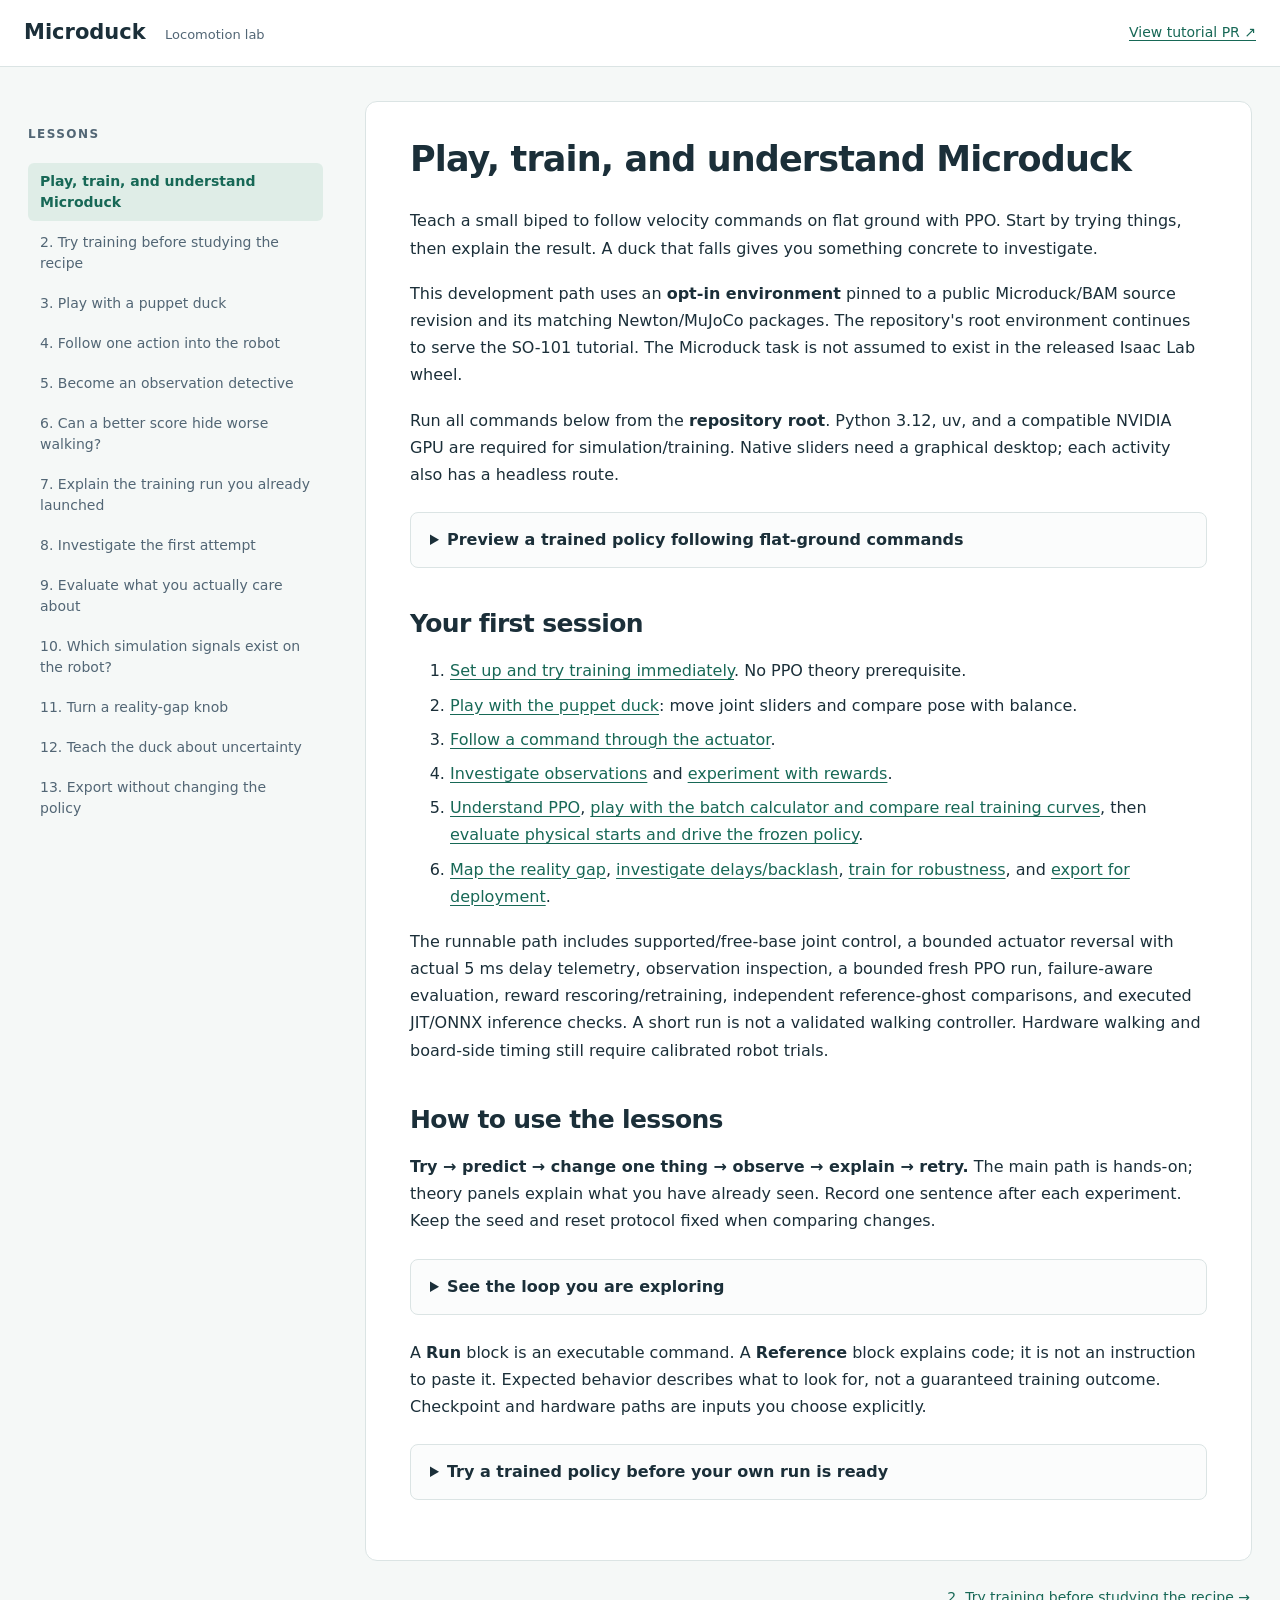
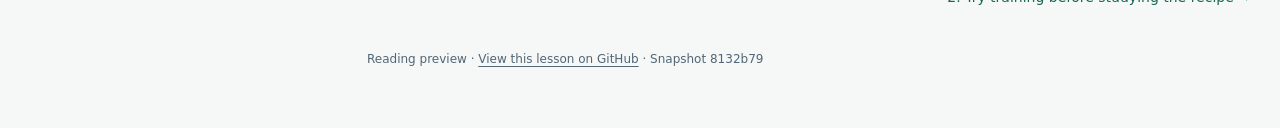
==== index.html @ 29163bb7 "Publish the Microduck PPO tutorial reading preview" ====
<!doctype html>
<html lang="en"><head><meta charset="utf-8"><meta name="viewport" content="width=device-width,initial-scale=1">
<title>Play, train, and understand Microduck · Microduck locomotion</title><meta name="description" content="A hands-on tutorial for flat-ground PPO locomotion, Sim2Real and ONNX deployment with Microduck.">
<link rel="stylesheet" href="assets/site.css"><script defer src="assets/mermaid.min.js"></script><script defer src="assets/site.js"></script></head>
<body><header><a class="brand" href="index.html">Microduck <span>Locomotion lab</span></a><a class="source" href="https://github.com/isaac-sim/IsaacLabTutorial/pull/28">View tutorial PR ↗</a></header>
<div class="layout"><aside><details class="navigation" open><summary>Lessons</summary><nav aria-label="Lessons"><a href="index.html" aria-current="page">Play, train, and understand Microduck</a><a href="02-first-training.html">2. Try training before studying the recipe</a><a href="03-puppet.html">3. Play with a puppet duck</a><a href="04-actions.html">4. Follow one action into the robot</a><a href="05-observations.html">5. Become an observation detective</a><a href="06-rewards.html">6. Can a better score hide worse walking?</a><a href="07-ppo.html">7. Explain the training run you already launched</a><a href="08-training.html">8. Investigate the first attempt</a><a href="09-evaluation.html">9. Evaluate what you actually care about</a><a href="10-reality-gap.html">10. Which simulation signals exist on the robot?</a><a href="11-effects.html">11. Turn a reality-gap knob</a><a href="12-robustness.html">12. Teach the duck about uncertainty</a><a href="13-deployment.html">13. Export without changing the policy</a></nav></details></aside>
<main id="main"><article><h1 id="play-train-and-understand-microduck">Play, train, and understand Microduck<a class="headerlink" href="#play-train-and-understand-microduck" title="Permanent link">¶</a></h1>
<p>Teach a small biped to follow velocity commands on flat ground with PPO. Start by trying things, then explain the result. A duck that falls gives you something concrete to investigate.</p>
<p>This development path uses an <strong>opt-in environment</strong> pinned to a public Microduck/BAM source revision and its matching Newton/MuJoCo packages. The repository's root environment continues to serve the SO-101 tutorial. The Microduck task is not assumed to exist in the released Isaac Lab wheel.</p>
<p>Run all commands below from the <strong>repository root</strong>. Python 3.12, uv, and a compatible NVIDIA GPU are required for simulation/training. Native sliders need a graphical desktop; each activity also has a headless route.</p>
<details>
<summary>Preview a trained policy following flat-ground commands</summary>
<p><img alt="An actual frozen PPO policy follows the lateral command at 14 seconds on flat ground; its recorded command, measured velocity, checkpoint progress and world-space path remain visible" src="media/flat-walking-overview.jpg" /></p>
<p><a href="https://github.com/AntoineRichard/IsaacLabTutorial/releases/download/microduck-tutorial-media-3463b86/flat-walking-overview.mp4">Watch the native movie</a>.</p>
<p>This is the longer seed-42 policy after 98,304,000 transitions, independently evaluated from <code>balance-starts-v1</code>, physical-start seed 0. The recorded 20-second protocol covers standing, forward, backward, lateral and turning commands. Its overlays use the actual recorded heading-frame forward/left velocities and world-Z yaw rate; the fixed camera preserves the whole world path.</p>
<p>This policy passed the response criteria on this start. It is separate from the short first attempt you will train next, and one movie does not establish robustness. Later, <a href="09-evaluation.html">drive a frozen policy yourself</a> with bounded command sliders.</p>
</details>
<h2 id="your-first-session">Your first session<a class="headerlink" href="#your-first-session" title="Permanent link">¶</a></h2>
<ol>
<li><a href="02-first-training.html">Set up and try training immediately</a>. No PPO theory prerequisite.</li>
<li><a href="03-puppet.html">Play with the puppet duck</a>: move joint sliders and compare pose with balance.</li>
<li><a href="04-actions.html">Follow a command through the actuator</a>.</li>
<li><a href="05-observations.html">Investigate observations</a> and <a href="06-rewards.html">experiment with rewards</a>.</li>
<li><a href="07-ppo.html">Understand PPO</a>, <a href="08-training.html">play with the batch calculator and compare real training curves</a>, then <a href="09-evaluation.html">evaluate physical starts and drive the frozen policy</a>.</li>
<li><a href="10-reality-gap.html">Map the reality gap</a>, <a href="11-effects.html">investigate delays/backlash</a>, <a href="12-robustness.html">train for robustness</a>, and <a href="13-deployment.html">export for deployment</a>.</li>
</ol>
<p>The runnable path includes supported/free-base joint control, a bounded actuator reversal with actual 5 ms delay telemetry, observation inspection, a bounded fresh PPO run, failure-aware evaluation, reward rescoring/retraining, independent reference-ghost comparisons, and executed JIT/ONNX inference checks. A short run is not a validated walking controller. Hardware walking and board-side timing still require calibrated robot trials.</p>
<h2 id="how-to-use-the-lessons">How to use the lessons<a class="headerlink" href="#how-to-use-the-lessons" title="Permanent link">¶</a></h2>
<p><strong>Try → predict → change one thing → observe → explain → retry.</strong> The main path is hands-on; theory panels explain what you have already seen. Record one sentence after each experiment. Keep the seed and reset protocol fixed when comparing changes.</p>
<details>
<summary>See the loop you are exploring</summary>
<pre class="mermaid">flowchart LR
    Physics[Physical state in simulation] --&gt; Obs[Assemble actor observations]
    Obs --&gt; Actor[Actor: choose action]
    Actor --&gt; Map[Action mapping and actuator]
    Map --&gt; Physics
    Physics --&gt; Reward[Training only: rewards and episode endings]
    Physics --&gt; Critic[Training only: critic observations]
    Reward --&gt; PPO[PPO rollout and updates]
    Critic --&gt; PPO
    PPO -. updates weights .-&gt; Actor</pre>
<p>The frozen policy workshop keeps the observation/action/physics loop running. Learning additionally collects a rollout and updates weights; display sliders and ghost playback do not perform those updates.</p>
</details>
<p>A <strong>Run</strong> block is an executable command. A <strong>Reference</strong> block explains code; it is not an instruction to paste it. Expected behavior describes what to look for, not a guaranteed training outcome. Checkpoint and hardware paths are inputs you choose explicitly.</p>
<details>
<summary>Try a trained policy before your own run is ready</summary>
<p>An optional <a href="https://github.com/AntoineRichard/IsaacLabTutorial/releases/download/microduck-tutorial-media-3463b86/ppo-reference-policies.tar.gz">PPO policy bundle</a> contains nominal and delay-trained policies with their saved parameters. Each used 4,096 environments, 24 rollout steps and 1,000 iterations: 98,304,000 transitions. These are separate longer runs from the first-attempt exercise.</p>
<p>Download and unpack the archive from the repository root:</p>
<div class="codehilite"><pre><span></span><code>mkdir<span class="w"> </span>-p<span class="w"> </span>outputs/reference-policies
curl<span class="w"> </span>--fail<span class="w"> </span>--location<span class="w"> </span>https://github.com/AntoineRichard/IsaacLabTutorial/releases/download/microduck-tutorial-media-3463b86/ppo-reference-policies.tar.gz<span class="w"> </span>-o<span class="w"> </span>outputs/ppo-reference-policies.tar.gz
<span class="nb">printf</span><span class="w"> </span><span class="s1">'%s  %s\n'</span><span class="w"> </span>454a6ed1446a46cda3b8e3acfc2922477c08801aded9aef4f3e516fe1641794a<span class="w"> </span>outputs/ppo-reference-policies.tar.gz<span class="w"> </span><span class="p">|</span><span class="w"> </span>sha256sum<span class="w"> </span>--check
tar<span class="w"> </span>-xzf<span class="w"> </span>outputs/ppo-reference-policies.tar.gz<span class="w"> </span>-C<span class="w"> </span>outputs/reference-policies
uv<span class="w"> </span>run<span class="w"> </span>--project<span class="w"> </span>environments/locomotion<span class="w"> </span>python<span class="w"> </span>scripts/locomotion/playground.py<span class="w"> </span>--mode<span class="w"> </span>policy<span class="w"> </span>--checkpoint<span class="w"> </span>outputs/reference-policies/nominal/model_999.pt
</code></pre></div>

<p>Add <code>--headless --scripted --steps 500</code> without a desktop. Keep the model's adjacent <code>run.json</code> and <code>params/</code> files. The delay-trained model requires <code>--training-profile delay</code> in the evaluator and effects workshop. Neither is a validated hardware controller.</p>
</details></article><nav class="pagination" aria-label="Previous and next lesson"><span></span><a href="02-first-training.html">2. Try training before studying the recipe →</a></nav>
<footer>Reading preview · <a href="https://github.com/AntoineRichard/IsaacLabTutorial/blob/8132b79d6c454fca1a0eaf7072b3da6fea6960f5/docs/locomotion/README.md">View this lesson on GitHub</a> · Snapshot 8132b79</footer></main></div></body></html>
---- assets/site.css ----
@import url('highlight.css');
:root{color-scheme:light;--ink:#1b2f39;--muted:#526675;--accent:#176856;--line:#dbe4e4;--paper:#fff;--canvas:#f5f8f7}*{box-sizing:border-box}html{scroll-behavior:smooth;scroll-padding-top:85px}body{margin:0;background:var(--canvas);color:var(--ink);font:16px/1.7 system-ui,-apple-system,BlinkMacSystemFont,"Segoe UI",sans-serif}a{color:var(--accent);text-underline-offset:3px}header{position:sticky;top:0;z-index:10;display:flex;align-items:center;justify-content:space-between;gap:15px;padding:15px max(24px,calc((100vw - 1400px)/2));background:var(--paper);border-bottom:1px solid var(--line)}.brand{font-size:21px;font-weight:750;white-space:nowrap;text-decoration:none;color:var(--ink)}.brand span{font-size:13px;font-weight:500;color:var(--muted);margin-left:12px}.source{font-size:14px;white-space:nowrap}.layout{max-width:1400px;margin:auto;display:grid;grid-template-columns:295px minmax(0,1fr);gap:42px;padding:34px 28px}aside{align-self:start;position:sticky;top:100px;max-height:calc(100vh - 125px);overflow:auto}aside details{border:0;background:none;padding:0}aside summary{font-size:12px;font-weight:750;text-transform:uppercase;letter-spacing:.12em;color:var(--muted);list-style:none;cursor:default}aside nav{display:grid;gap:3px;margin-top:14px}aside nav a{padding:8px 12px;font-size:14px;line-height:1.5;border-radius:6px;text-decoration:none;color:var(--muted)}aside nav a:hover{background:#eaf0ee;color:var(--ink)}aside nav a[aria-current]{background:#dfede7;color:var(--accent);font-weight:650}main{min-width:0;max-width:940px}article{background:var(--paper);padding:36px 44px;border:1px solid var(--line);border-radius:12px}h1,h2,h3{line-height:1.25;letter-spacing:-.025em;scroll-margin-top:95px}h1{font-size:35px;margin:0 0 26px}h2{font-size:25px;margin:40px 0 18px}h3{font-size:20px}p{margin:18px 0}li{margin:7px 0}img{display:block;max-width:100%;height:auto;margin:22px auto;border-radius:7px}table{display:block;overflow:auto;border-collapse:collapse;width:100%;font-size:14px;margin:24px 0}th,td{border:1px solid var(--line);padding:10px 13px;text-align:left;vertical-align:top}th{background:var(--canvas)}code{font:13px/1.65 ui-monospace,SFMono-Regular,Consolas,monospace;background:#edf2f1;border-radius:4px;padding:2px 5px;overflow-wrap:anywhere}pre{overflow:auto;margin:0;padding:20px;background:#f0f5f3;border:1px solid var(--line);border-radius:7px}pre code{background:none;padding:0;white-space:pre;overflow-wrap:normal}.codehilite{position:relative;margin:22px 0;background:transparent}.copy{position:absolute;top:7px;right:7px;background:var(--paper);color:var(--accent);border:1px solid var(--line);border-radius:5px;font:12px system-ui;padding:4px 8px;cursor:pointer}details{border:1px solid var(--line);border-radius:8px;padding:15px 19px;margin:24px 0;background:#fbfcfc}summary{font-weight:650;cursor:pointer;line-height:1.5}details[open]>summary{margin-bottom:20px}.mermaid{background:white;border:0;padding:12px 0}.mermaid svg{max-width:100%;height:auto;display:block;margin:auto}.headerlink{visibility:hidden;text-decoration:none;padding-left:8px;font-size:.75em;color:var(--muted)}h1:hover .headerlink,h2:hover .headerlink,h3:hover .headerlink{visibility:visible}.pagination{display:flex;justify-content:space-between;gap:24px;font-size:14px;margin:25px 2px}.pagination a{max-width:48%;text-decoration:none}footer{font-size:12px;color:var(--muted);padding:14px 2px 25px}footer a{color:var(--muted)}@media(max-width:1000px){.layout{grid-template-columns:235px minmax(0,1fr);gap:22px;padding:25px 20px}article{padding:30px}}@media(max-width:720px){header{padding:14px 18px}.brand span{display:none}.layout{display:block;padding:16px 12px}aside{position:static;max-height:none;margin:0 0 18px}aside details{background:white;border:1px solid var(--line);padding:12px 16px}aside summary{cursor:pointer;list-style:revert}aside nav{max-height:40vh;overflow:auto}article{padding:25px 20px}h1{font-size:29px}h2{font-size:23px}pre{padding:16px}.pagination{font-size:13px;gap:12px}.source{font-size:12px}}
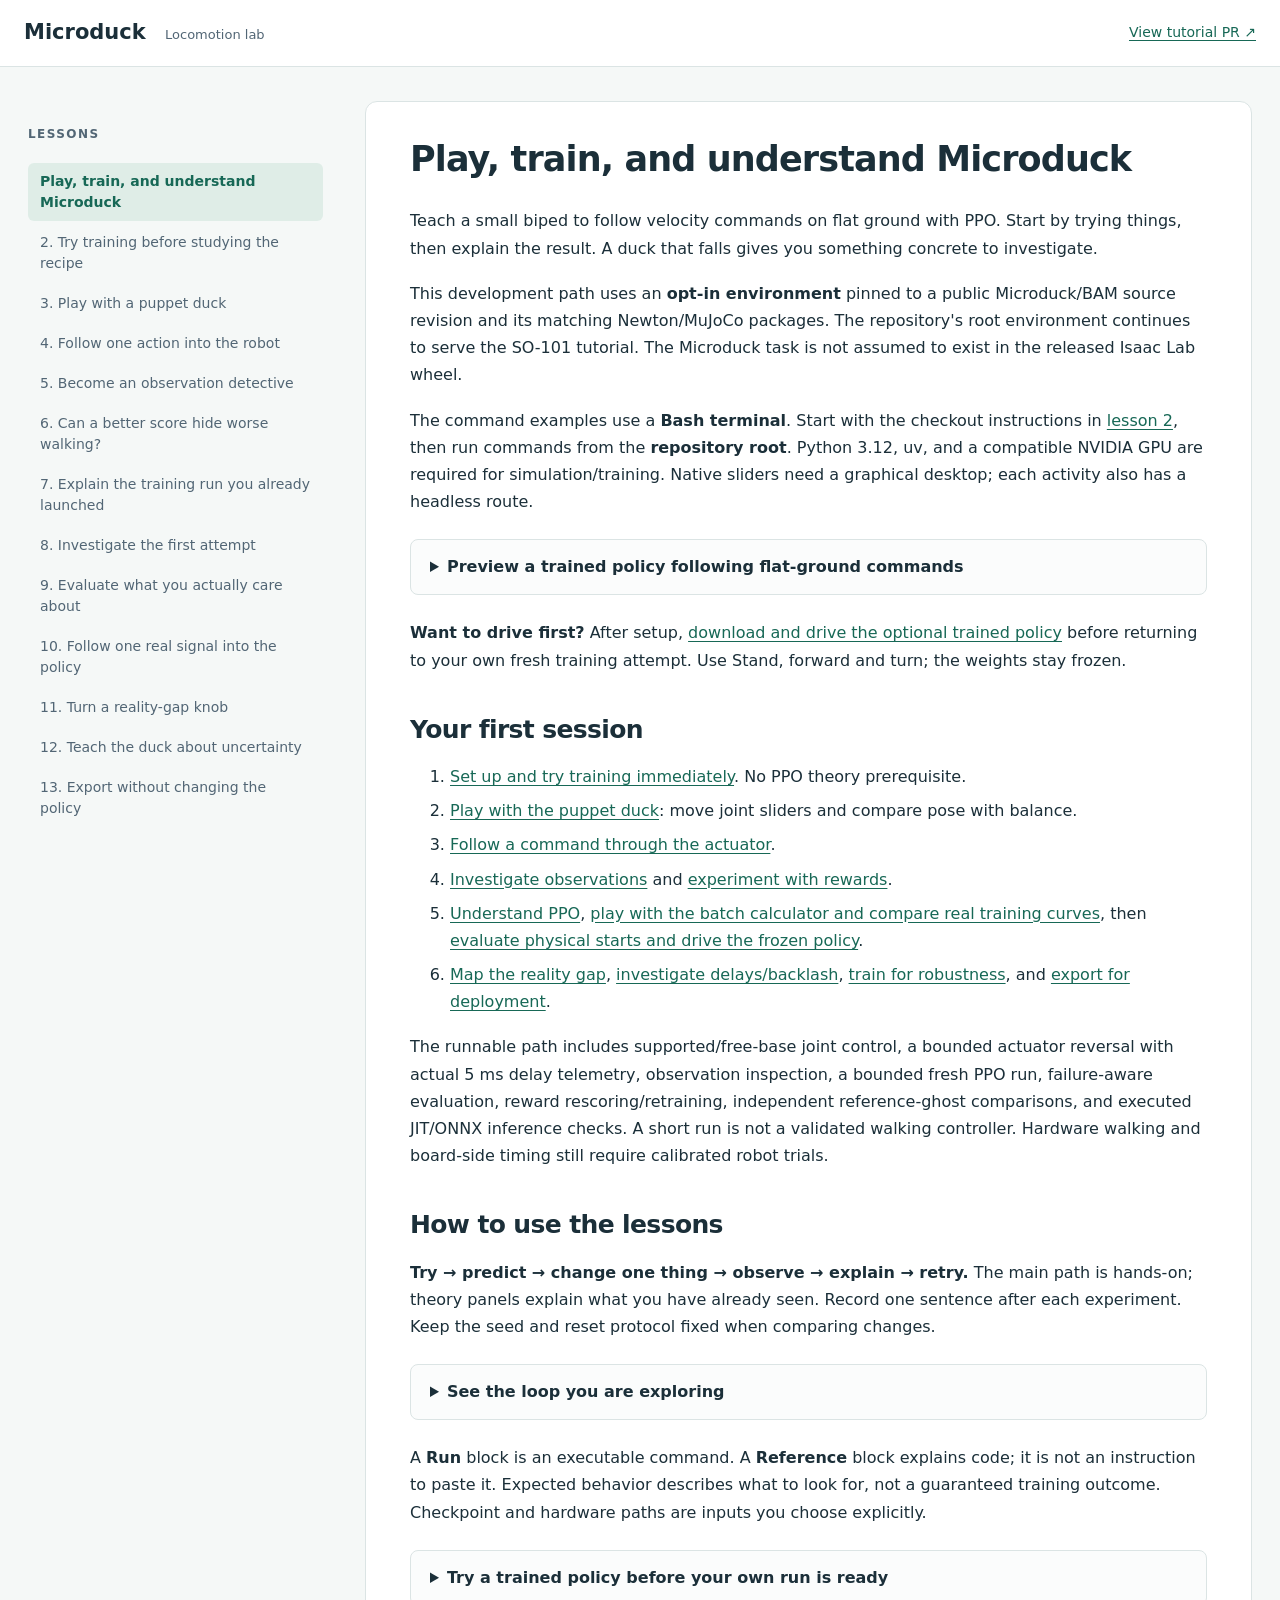
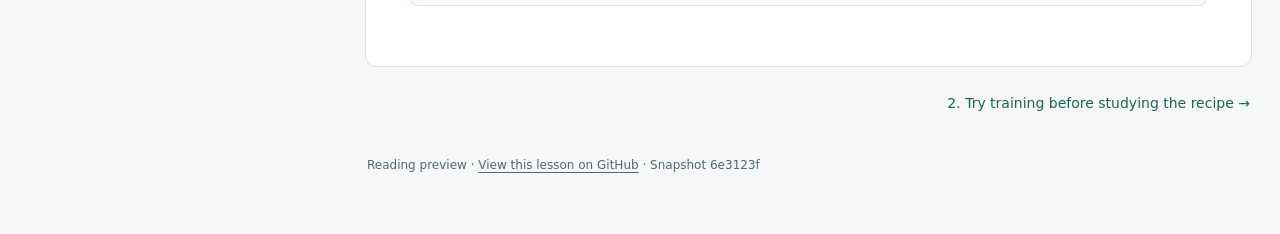
==== commit e4ff51d6: "Refresh the completed Microduck tutorial lessons" ====
--- a/index.html
+++ b/index.html
@@ -3,11 +3,11 @@
 <title>Play, train, and understand Microduck · Microduck locomotion</title><meta name="description" content="A hands-on tutorial for flat-ground PPO locomotion, Sim2Real and ONNX deployment with Microduck.">
 <link rel="stylesheet" href="assets/site.css"><script defer src="assets/mermaid.min.js"></script><script defer src="assets/site.js"></script></head>
 <body><header><a class="brand" href="index.html">Microduck <span>Locomotion lab</span></a><a class="source" href="https://github.com/isaac-sim/IsaacLabTutorial/pull/28">View tutorial PR ↗</a></header>
-<div class="layout"><aside><details class="navigation" open><summary>Lessons</summary><nav aria-label="Lessons"><a href="index.html" aria-current="page">Play, train, and understand Microduck</a><a href="02-first-training.html">2. Try training before studying the recipe</a><a href="03-puppet.html">3. Play with a puppet duck</a><a href="04-actions.html">4. Follow one action into the robot</a><a href="05-observations.html">5. Become an observation detective</a><a href="06-rewards.html">6. Can a better score hide worse walking?</a><a href="07-ppo.html">7. Explain the training run you already launched</a><a href="08-training.html">8. Investigate the first attempt</a><a href="09-evaluation.html">9. Evaluate what you actually care about</a><a href="10-reality-gap.html">10. Which simulation signals exist on the robot?</a><a href="11-effects.html">11. Turn a reality-gap knob</a><a href="12-robustness.html">12. Teach the duck about uncertainty</a><a href="13-deployment.html">13. Export without changing the policy</a></nav></details></aside>
+<div class="layout"><aside><details class="navigation" open><summary>Lessons</summary><nav aria-label="Lessons"><a href="index.html" aria-current="page">Play, train, and understand Microduck</a><a href="02-first-training.html">2. Try training before studying the recipe</a><a href="03-puppet.html">3. Play with a puppet duck</a><a href="04-actions.html">4. Follow one action into the robot</a><a href="05-observations.html">5. Become an observation detective</a><a href="06-rewards.html">6. Can a better score hide worse walking?</a><a href="07-ppo.html">7. Explain the training run you already launched</a><a href="08-training.html">8. Investigate the first attempt</a><a href="09-evaluation.html">9. Evaluate what you actually care about</a><a href="10-reality-gap.html">10. Follow one real signal into the policy</a><a href="11-effects.html">11. Turn a reality-gap knob</a><a href="12-robustness.html">12. Teach the duck about uncertainty</a><a href="13-deployment.html">13. Export without changing the policy</a></nav></details></aside>
 <main id="main"><article><h1 id="play-train-and-understand-microduck">Play, train, and understand Microduck<a class="headerlink" href="#play-train-and-understand-microduck" title="Permanent link">¶</a></h1>
 <p>Teach a small biped to follow velocity commands on flat ground with PPO. Start by trying things, then explain the result. A duck that falls gives you something concrete to investigate.</p>
 <p>This development path uses an <strong>opt-in environment</strong> pinned to a public Microduck/BAM source revision and its matching Newton/MuJoCo packages. The repository's root environment continues to serve the SO-101 tutorial. The Microduck task is not assumed to exist in the released Isaac Lab wheel.</p>
-<p>Run all commands below from the <strong>repository root</strong>. Python 3.12, uv, and a compatible NVIDIA GPU are required for simulation/training. Native sliders need a graphical desktop; each activity also has a headless route.</p>
+<p>The command examples use a <strong>Bash terminal</strong>. Start with the checkout instructions in <a href="02-first-training.html">lesson 2</a>, then run commands from the <strong>repository root</strong>. Python 3.12, uv, and a compatible NVIDIA GPU are required for simulation/training. Native sliders need a graphical desktop; each activity also has a headless route.</p>
 <details>
 <summary>Preview a trained policy following flat-ground commands</summary>
 <p><img alt="An actual frozen PPO policy follows the lateral command at 14 seconds on flat ground; its recorded command, measured velocity, checkpoint progress and world-space path remain visible" src="media/flat-walking-overview.jpg" /></p>
@@ -15,6 +15,7 @@
 <p>This is the longer seed-42 policy after 98,304,000 transitions, independently evaluated from <code>balance-starts-v1</code>, physical-start seed 0. The recorded 20-second protocol covers standing, forward, backward, lateral and turning commands. Its overlays use the actual recorded heading-frame forward/left velocities and world-Z yaw rate; the fixed camera preserves the whole world path.</p>
 <p>This policy passed the response criteria on this start. It is separate from the short first attempt you will train next, and one movie does not establish robustness. Later, <a href="09-evaluation.html">drive a frozen policy yourself</a> with bounded command sliders.</p>
 </details>
+<p><strong>Want to drive first?</strong> After setup, <a href="#try-a-trained-policy">download and drive the optional trained policy</a> before returning to your own fresh training attempt. Use Stand, forward and turn; the weights stay frozen.</p>
 <h2 id="your-first-session">Your first session<a class="headerlink" href="#your-first-session" title="Permanent link">¶</a></h2>
 <ol>
 <li><a href="02-first-training.html">Set up and try training immediately</a>. No PPO theory prerequisite.</li>
@@ -42,6 +43,7 @@
 <p>The frozen policy workshop keeps the observation/action/physics loop running. Learning additionally collects a rollout and updates weights; display sliders and ghost playback do not perform those updates.</p>
 </details>
 <p>A <strong>Run</strong> block is an executable command. A <strong>Reference</strong> block explains code; it is not an instruction to paste it. Expected behavior describes what to look for, not a guaranteed training outcome. Checkpoint and hardware paths are inputs you choose explicitly.</p>
+<p><a id="try-a-trained-policy"></a></p>
 <details>
 <summary>Try a trained policy before your own run is ready</summary>
 <p>An optional <a href="https://github.com/AntoineRichard/IsaacLabTutorial/releases/download/microduck-tutorial-media-3463b86/ppo-reference-policies.tar.gz">PPO policy bundle</a> contains nominal and delay-trained policies with their saved parameters. Each used 4,096 environments, 24 rollout steps and 1,000 iterations: 98,304,000 transitions. These are separate longer runs from the first-attempt exercise.</p>
@@ -53,6 +55,7 @@
 uv<span class="w"> </span>run<span class="w"> </span>--project<span class="w"> </span>environments/locomotion<span class="w"> </span>python<span class="w"> </span>scripts/locomotion/playground.py<span class="w"> </span>--mode<span class="w"> </span>policy<span class="w"> </span>--checkpoint<span class="w"> </span>outputs/reference-policies/nominal/model_999.pt
 </code></pre></div>
 
+<p>For later lessons, set <code>export DUCK_WALK_CHECKPOINT=outputs/reference-policies/nominal/model_999.pt</code>. This supplied model remains separate from <code>DUCK_FIRST_CHECKPOINT</code>, the fresh policy you train in lesson 2.</p>
 <p>Add <code>--headless --scripted --steps 500</code> without a desktop. Keep the model's adjacent <code>run.json</code> and <code>params/</code> files. The delay-trained model requires <code>--training-profile delay</code> in the evaluator and effects workshop. Neither is a validated hardware controller.</p>
 </details></article><nav class="pagination" aria-label="Previous and next lesson"><span></span><a href="02-first-training.html">2. Try training before studying the recipe →</a></nav>
-<footer>Reading preview · <a href="https://github.com/AntoineRichard/IsaacLabTutorial/blob/8132b79d6c454fca1a0eaf7072b3da6fea6960f5/docs/locomotion/README.md">View this lesson on GitHub</a> · Snapshot 8132b79</footer></main></div></body></html>+<footer>Reading preview · <a href="https://github.com/AntoineRichard/IsaacLabTutorial/blob/6e3123f088079fce3b585c7362bbf7487b7ed733/docs/locomotion/README.md">View this lesson on GitHub</a> · Snapshot 6e3123f</footer></main></div></body></html>
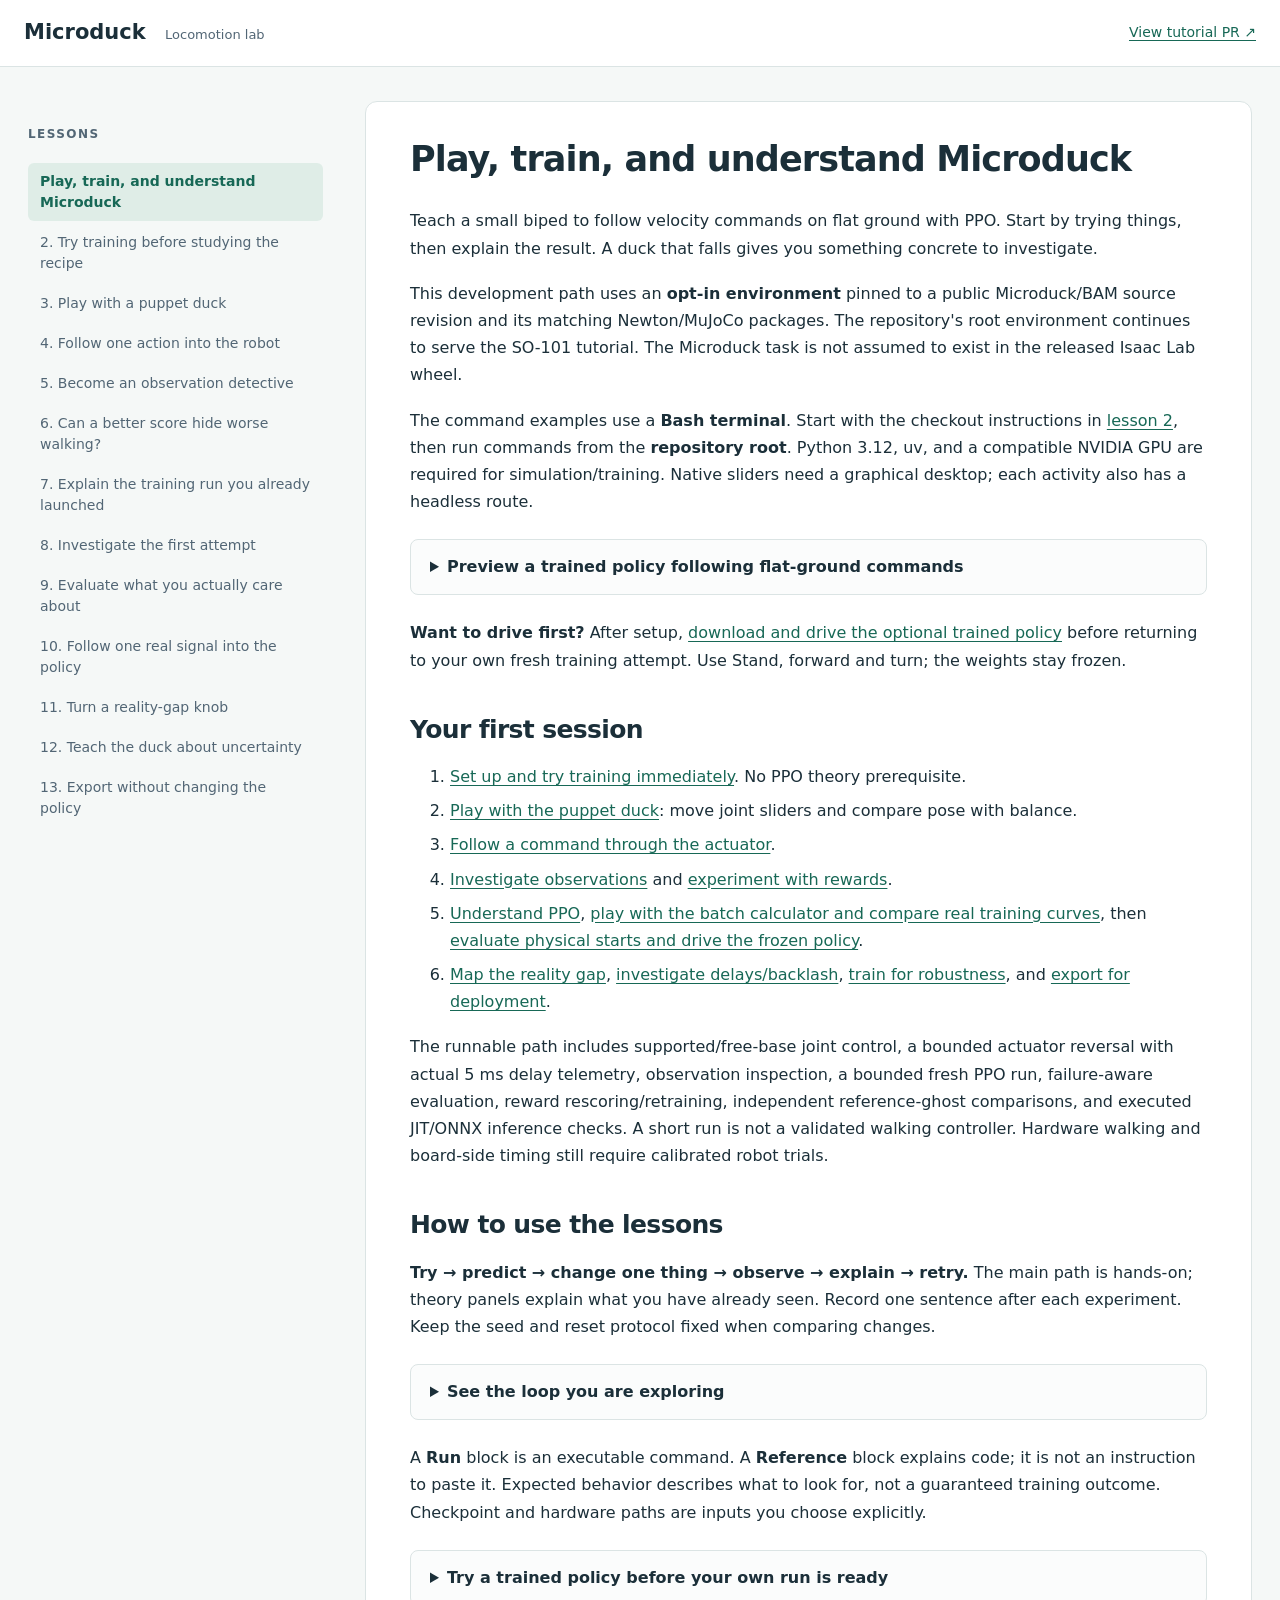
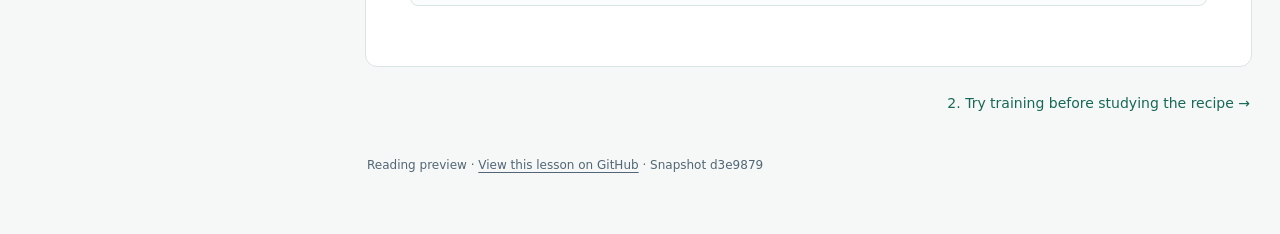
==== commit 890aca3f: "Link the final robustness exercise snapshot" ====
--- a/index.html
+++ b/index.html
@@ -58,4 +58,4 @@
 <p>For later lessons, set <code>export DUCK_WALK_CHECKPOINT=outputs/reference-policies/nominal/model_999.pt</code>. This supplied model remains separate from <code>DUCK_FIRST_CHECKPOINT</code>, the fresh policy you train in lesson 2.</p>
 <p>Add <code>--headless --scripted --steps 500</code> without a desktop. Keep the model's adjacent <code>run.json</code> and <code>params/</code> files. The delay-trained model requires <code>--training-profile delay</code> in the evaluator and effects workshop. Neither is a validated hardware controller.</p>
 </details></article><nav class="pagination" aria-label="Previous and next lesson"><span></span><a href="02-first-training.html">2. Try training before studying the recipe →</a></nav>
-<footer>Reading preview · <a href="https://github.com/AntoineRichard/IsaacLabTutorial/blob/6e3123f088079fce3b585c7362bbf7487b7ed733/docs/locomotion/README.md">View this lesson on GitHub</a> · Snapshot 6e3123f</footer></main></div></body></html>+<footer>Reading preview · <a href="https://github.com/AntoineRichard/IsaacLabTutorial/blob/d3e987957320f1a7c617b776019313b286d373c1/docs/locomotion/README.md">View this lesson on GitHub</a> · Snapshot d3e9879</footer></main></div></body></html>
